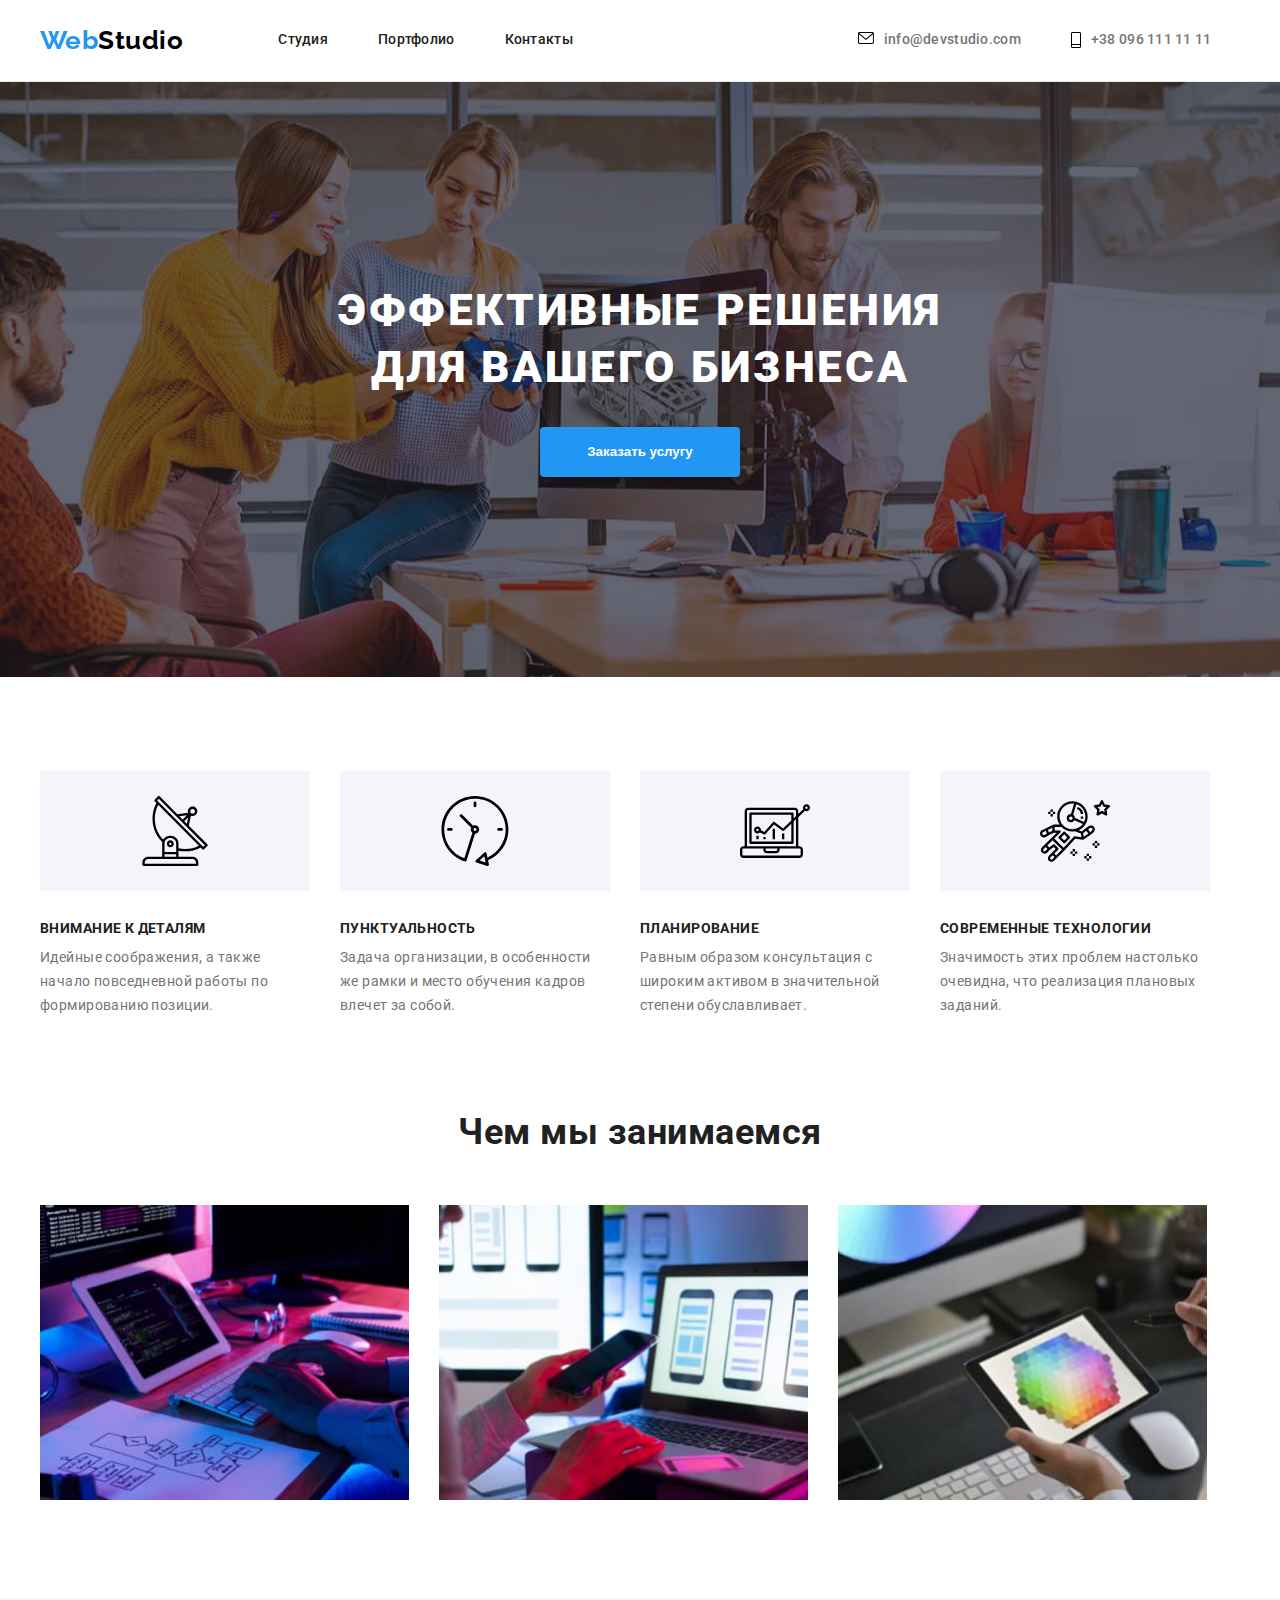
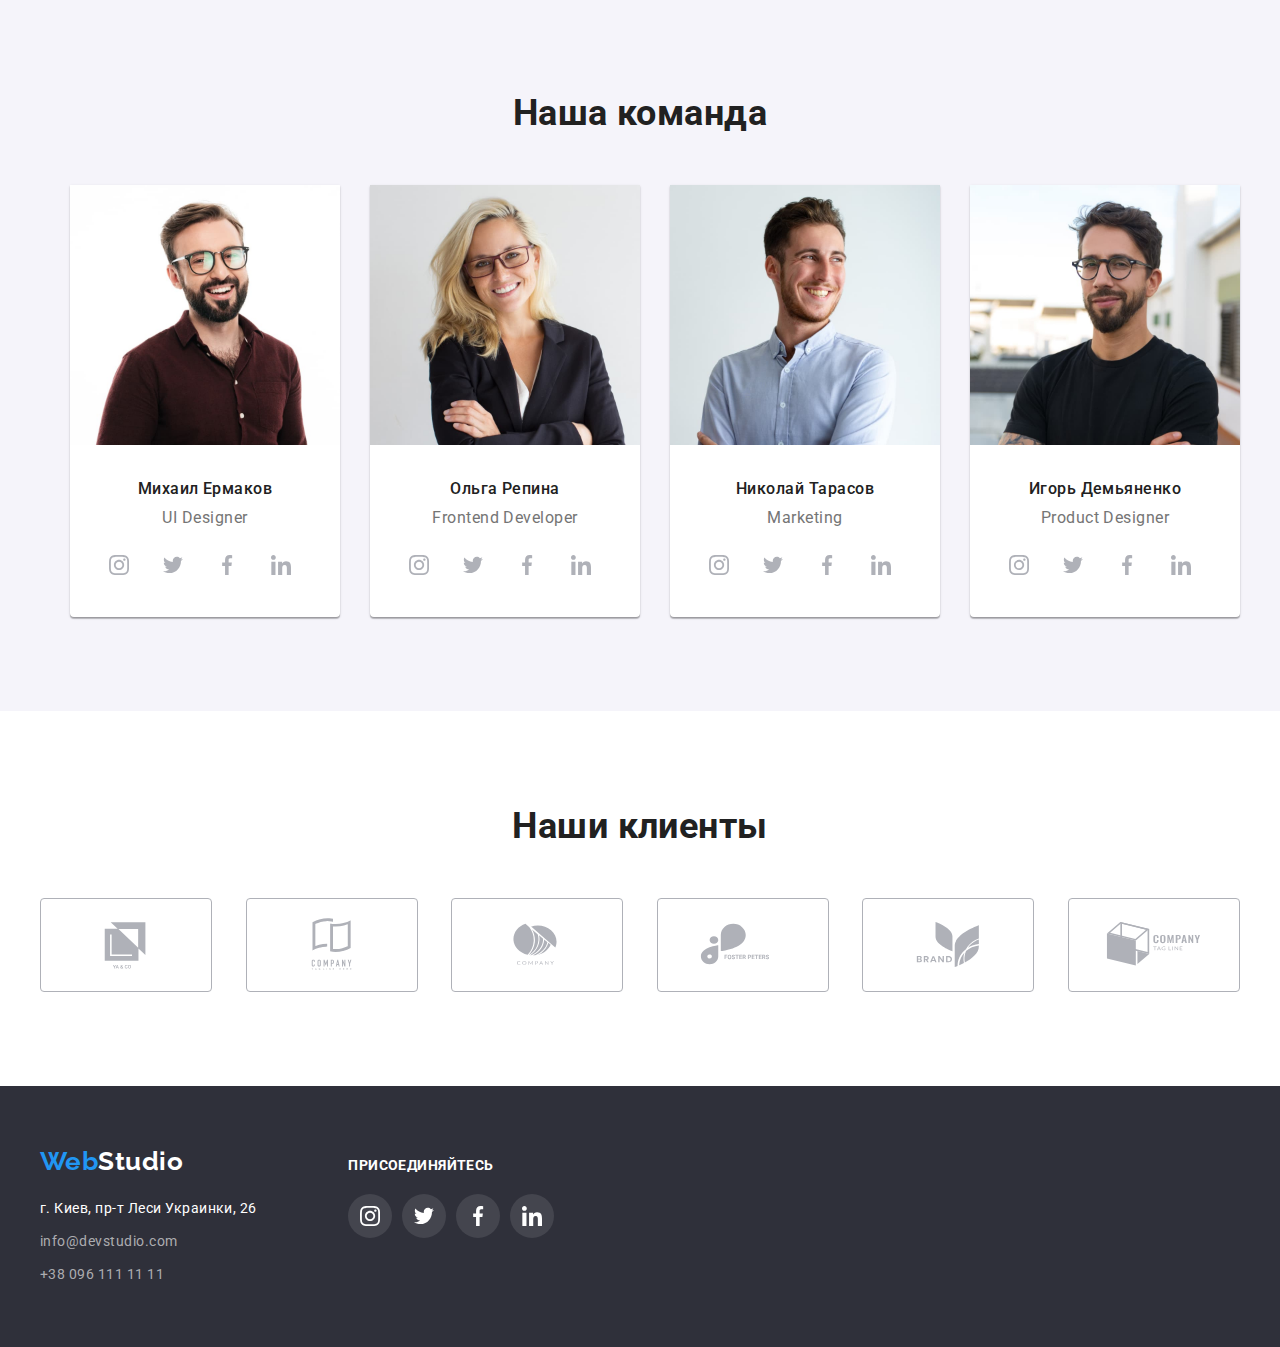
==== index.html @ 30531b29 "ывы" ====
<!DOCTYPE html>
<html lang="ru">

<head>
    <meta charset="UTF-8">
    <meta http-equiv="X-UA-Compatible" content="IE=edge">
    <meta name="viewport" content="width=device-width, initial-scale=1.0">
    <title>Главная</title>

    <link rel="stylesheet" href="https://cdnjs.cloudflare.com/ajax/libs/modern-normalize/1.1.0/modern-normalize.min.css"
        integrity="sha512-wpPYUAdjBVSE4KJnH1VR1HeZfpl1ub8YT/NKx4PuQ5NmX2tKuGu6U/JRp5y+Y8XG2tV+wKQpNHVUX03MfMFn9Q=="
        crossorigin="anonymous" referrerpolicy="no-referrer" />

    <link
        href="https://fonts.googleapis.com/css2?family=Raleway:wght@700&family=Roboto:wght@400;500;700;900&display=swap"
        rel="stylesheet">
    <link rel="stylesheet" href="css/style.css">
</head>

<body>
    <header>
        <div class="container header-container">
            <a href="#" class="logo">Web<span class="top-logo">Studio</span></a>

            <nav>
                <ul class="navigation">
                    <li class="navigation-item">
                        <a href="#" class="navigation-item-content">
                            Студия</a>
                    </li>

                    <li class="navigation-item">
                        <a href="./portfolio.html" class="navigation-item-content">
                            Портфолио</a>
                    </li>


                    <li class="navigation-item">
                        <a href="#" class="navigation-item-content">
                            Контакты</a>
                    </li>
                </ul>
            </nav>

            <ul class="contacts">
                <li class="contacts-item">
                    <a href="mailto:info@devstudio.com" class="contacts-item-content">
                        <svg class="contacts-icon" width="16" height="12">
                            <use href="./images/sprite.svg#icon-mail"></use>
                        </svg>
                        info@devstudio.com
                    </a>
                </li>

                <li class="contacts-item">
                    <a href="tel:+380961111111" class="contacts-item-content">
                        <svg class="contacts-icon" width="10" height="16">
                            <use href="./images/sprite.svg#icon-phone"></use>
                        </svg>
                        +38 096 111 11 11
                    </a>
                </li>
            </ul>
        </div>
    </header>
    <section class="section hero">
        <div class="container">
            <h1>Эффективные решения<br> для вашего бизнеса</h1>
            <button class="btn" type="button">Заказать услугу</button>
        </div>
    </section>

    <section class="section section_modify">
        <div class="container">
            <ul class="skills">
                <li class="skills-item">
                    <div class="icon-place">
                        <svg class="busines-icon" width="70" height="70">
                            <use href="./images/sprite.svg#icon-locator"></use>
                        </svg>
                    </div>
                    <h3>Внимание к деталям</h3>
                    <p class="skills-item-message">
                        Идейные соображения, а также начало повседневной работы по формированию позиции.
                    </p>
                </li>
                <li class="skills-item">
                    <div class="icon-place">
                        <svg class="busines-icon" width="70" height="70">
                            <use href="./images/sprite.svg#icon-clock"></use>
                        </svg>
                    </div>
                    <h3>Пунктуальность</h3>
                    <p class="skills-item-message">
                        Задача организации, в особенности же рамки и место обучения кадров влечет за собой.
                    </p>
                </li>
                <li class="skills-item">
                    <div class="icon-place">
                        <svg class="busines-icon" width="70" height="70">
                            <use href="./images/sprite.svg#icon-pc"></use>
                        </svg>
                    </div>
                    <h3>Планирование</h3>
                    <p class="skills-item-message">
                        Равным образом консультация с широким активом в значительной степени обуславливает.
                    </p>
                </li>
                <li class="skills-item">
                    <div class="icon-place">
                        <svg class="busines-icon" width="70" height="70">
                            <use href="./images/sprite.svg#icon-astronaut"></use>
                        </svg>
                    </div>
                    <h3>Современные технологии</h3>
                    <p class="skills-item-message">
                        Значимость этих проблем настолько очевидна, что реализация плановых заданий.
                    </p>
                </li>
            </ul>
        </div>
    </section>

    <section class="section section_busines">
        <div class="container">

            <h2>Чем мы занимаемся</h2>
            <ul class="busines">
                <li class="busines-item">

                    <img src="./images/box-1.jpg" alt="руки_на_клавиатуре" class="img-busines-portfolio">
                </li>
                <li class="busines-item">
                    <img src="./images/box-2.jpg" alt="руки_держат_пульт" class="img-busines-portfolio">
                </li>
                <li class="busines-item">
                    <img src="./images/box-3.jpg" alt="руки_держат_планшет_с_палитрой" class="img-busines-portfolio">
                </li>
            </ul>

        </div>
    </section>
    <section class="section" style="background: #F5F4FA;">
        <div class="container">
            <h2>Наша команда</h2>
            <ul class="team">
                <li class="team-item">
                    <img src="./images/img.jpg" alt="мужчина_в_очках_дизайнер" class="photo">
                    <div class="team-item-text">
                        <p class="name">Игорь Демьяненко</p>
                        <p class="position">Product Designer</p>
                        <ul class="team-social-links">
                            <li class="social-links-item">
                                <a href="instagram.com" class="social-link">
                                    <svg class="team-icon" width="20" height="20">
                                        <use href="./images/sprite.svg#icon-instagram"></use>
                                    </svg>
                                </a>
                            </li>
                            <li class="social-links-item">
                                <a href="twitter.com" class="social-link">
                                    <svg class="team-icon" width="20" height="20">
                                        <use href="./images/sprite.svg#icon-twitter"></use>
                                    </svg>
                                </a>
                            </li>
                            <li class="social-links-item">
                                <a href="facebook.com" class="social-link">
                                    <svg class="team-icon" width="20" height="20">
                                        <use href="./images/sprite.svg#icon-facebook"></use>
                                    </svg>
                                </a>
                            </li>
                            <li class="social-links-item">
                                <a href="linkedin.com" class="social-link">
                                    <svg class="team-icon" width="20" height="20">
                                        <use href="./images/sprite.svg#icon-linkedin"></use>
                                    </svg>
                                </a>
                            </li>
                        </ul>
                    </div>
                </li>
                <li class="team-item">
                    <img src="./images/img-2.jpg" alt="мужчина_фронтэнд_разработчик" class="photo">
                    <div class="team-item-text">
                        <p class="name">Николай Тарасов</p>
                        <p class="position">Marketing</p>
                        <ul class="team-social-links">
                            <li class="social-links-item">
                                <a href="instagram.com" class="social-link">
                                    <svg class="team-icon" width="20" height="20">
                                        <use href="./images/sprite.svg#icon-instagram"></use>
                                    </svg>
                                </a>
                            </li>
                            <li class="social-links-item">
                                <a href="twitter.com" class="social-link">
                                    <svg class="team-icon" width="20" height="20">
                                        <use href="./images/sprite.svg#icon-twitter"></use>
                                    </svg>
                                </a>
                            </li>
                            <li class="social-links-item">
                                <a href="facebook.com" class="social-link">
                                    <svg class="team-icon" width="20" height="20">
                                        <use href="./images/sprite.svg#icon-facebook"></use>
                                    </svg>
                                </a>
                            </li>
                            <li class="social-links-item">
                                <a href="linkedin.com" class="social-link">
                                    <svg class="team-icon" width="20" height="20">
                                        <use href="./images/sprite.svg#icon-linkedin"></use>
                                    </svg>
                                </a>
                            </li>
                        </ul>
                    </div>
                </li>

                <li class="team-item">
                    <img src="./images/img-1.jpg" alt="женщина_в_очках_маркетолог" class="photo">
                    <div class="team-item-text">
                        <p class="name">Ольга Репина</p>
                        <p class="position">Frontend Developer</p>
                        <ul class="team-social-links">
                            <li class="social-links-item">
                                <a href="instagram.com" class="social-link">
                                    <svg class="team-icon" width="20" height="20">
                                        <use href="./images/sprite.svg#icon-instagram"></use>
                                    </svg>
                                </a>
                            </li>
                            <li class="social-links-item">
                                <a href="twitter.com" class="social-link">
                                    <svg class="team-icon" width="20" height="20">
                                        <use href="./images/sprite.svg#icon-twitter"></use>
                                    </svg>
                                </a>
                            </li>
                            <li class="social-links-item">
                                <a href="facebook.com" class="social-link">
                                    <svg class="team-icon" width="20" height="20">
                                        <use href="./images/sprite.svg#icon-facebook"></use>
                                    </svg>
                                </a>
                            </li>
                            <li class="social-links-item">
                                <a href="linkedin.com" class="social-link">
                                    <svg class="team-icon" width="20" height="20">
                                        <use href="./images/sprite.svg#icon-linkedin"></use>
                                    </svg>
                                </a>
                            </li>
                        </ul>
                    </div>
                </li>

                <li class="team-item">
                    <img src="./images/img-3.jpg" alt="мужчина_в_очках_продактдизайнер" class="photo">
                    <div class="team-item-text">
                        <P class="name">Михаил Ермаков</P>
                        <p class="position">UI Designer</p>
                        <ul class="team-social-links">
                            <li class="social-links-item">
                                <a href="instagram.com" class="social-link">
                                    <svg class="team-icon" width="20" height="20">
                                        <use href="./images/sprite.svg#icon-instagram"></use>
                                    </svg>
                                </a>
                            </li>
                            <li class="social-links-item">
                                <a href="twitter.com" class="social-link">
                                    <svg class="team-icon" width="20" height="20">
                                        <use href="./images/sprite.svg#icon-twitter"></use>
                                    </svg>
                                </a>
                            </li>
                            <li class="social-links-item">
                                <a href="facebook.com" class="social-link">
                                    <svg class="team-icon" width="20" height="20">
                                        <use href="./images/sprite.svg#icon-facebook"></use>
                                    </svg>
                                </a>
                            </li>
                            <li class="social-links-item">
                                <a href="linkedin.com" class="social-link">
                                    <svg class="team-icon" width="20" height="20">
                                        <use href="./images/sprite.svg#icon-linkedin"></use>
                                    </svg>
                                </a>
                            </li>
                        </ul>
                    </div>
                </li>
            </ul>
        </div>
    </section>

    <section class="section">
        <div class="container">
            <h2>Наши клиенты</h2>
            <ul class="clients-list">
                <li class="clients-item">
                    <a href="#" class="clients-link">
                        <svg class="clients-icon">
                            <use href="./images/sprite.svg#icon-company"></use>
                        </svg>
                    </a>
                </li>
                <li class="clients-item">
                    <a href="#" class="clients-link">
                        <svg class="clients-icon">
                            <use href="./images/sprite.svg#icon-company1"></use>
                        </svg>
                    </a>
                </li>
                <li class="clients-item">
                    <a href="#" class="clients-link">
                        <svg class="clients-icon">
                            <use href="./images/sprite.svg#icon-company2"></use>
                        </svg>
                    </a>
                </li>
                <li class="clients-item">
                    <a href="#" class="clients-link">
                        <svg class="clients-icon">
                            <use href="./images/sprite.svg#icon-company3"></use>
                        </svg>
                    </a>
                </li>
                <li class="clients-item">
                    <a href="#" class="clients-link">
                        <svg class="clients-icon">
                            <use href="./images/sprite.svg#icon-company4"></use>
                        </svg>
                    </a>
                </li>
                <li class="clients-item">
                    <a href="#" class="clients-link">
                        <svg class="clients-icon">
                            <use href="./images/sprite.svg#icon-company5"></use>
                        </svg>
                    </a>
                </li>
            </ul>


        </div>
    </section>

    <footer>
        <div class="container foot-cont">
            <div class="contacts-wrapper">
                <a href="#" class="logo">Web<span class="bottom-logo">Studio</span></a>
                <address>
                    <ul class="contacts-list">
                        <li class="contact-color">г. Киев, пр-т Леси Украинки, 26</li>
                        <li><a href="mailto:info@devstudio.com">info@devstudio.com</a></li>
                        <li><a href="tel:+380961111111">+38 096 111 11 11</a></li>
                    </ul>
                </address>
            </div>

            <div class="contacts-social-links">
                <h3 class="connect">присоединяйтесь</h3>
                <ul class="team-social-links">
                    <li class="social-links-item">
                        <a href="instagram.com" class="social-link social-link-footer">
                            <svg class="team-icon" width="20" height="20">
                                <use href="./images/sprite.svg#icon-instagram"></use>
                            </svg>
                        </a>
                    </li>
                    <li class="social-links-item">
                        <a href="twitter.com" class="social-link social-link-footer">
                            <svg class="team-icon" width="20" height="20">
                                <use href="./images/sprite.svg#icon-twitter"></use>
                            </svg>
                        </a>
                    </li>
                    <li class="social-links-item">
                        <a href="facebook.com" class="social-link social-link-footer">
                            <svg class="team-icon" width="20" height="20">
                                <use href="./images/sprite.svg#icon-facebook"></use>
                            </svg>
                        </a>
                    </li>
                    <li class="social-links-item">
                        <a href="linkedin.com" class="social-link social-link-footer">
                            <svg class="team-icon" width="20" height="20">
                                <use href="./images/sprite.svg#icon-linkedin"></use>
                            </svg>
                        </a>
                    </li>
                </ul>
            </div>

        </div>
    </footer>
</body>

</html>
---- css/style.css ----
/* Specification */


body {
  margin: 0;
  padding: 0; 
  font-family: 'Roboto', sans-serif;
  font-style: normal;
  font-weight: normal;
  letter-spacing: 0.03em;
  color: #212121;
  
  }

h1,h2,h3,h4,h5,p,a,ul,li {
    margin: 0;
    padding: 0;
}
a {
    text-decoration: none;
    color: #212121;
}
ul {
    list-style: none;
    display: flex;
}

.container {
    width: 1200px;
    margin: 0  auto;
    padding-right: 15px;
    padding-left: 15px;
}

.section {
    padding: 94px 0;
}   

/* [1] Content Главная */

/* [1.1] HEADER     */
header {
    border-bottom: 1px solid #ECECEC;    
}

.header-container {
    display: flex;
    padding-bottom: 25px;
}

.logo {
    font-family: 'Raleway';
    font-weight: bold;
    font-size: 26px;
    line-height: 1.2; 
    color: #2196F3;
    margin-right: 95px;
    margin-top: 25px;
}

.top-logo {
   color: black; 
}


/* [1.2] Navigation and Contacts */

.navigation {   
    margin: 32px 285px auto auto;
    
} 
.contacts {
    margin-top: 32px;;
}
.contacts-icon {
    margin-right: 10px;
}

.navigation-item-content,
.contacts-item-content {
    display: flex;
    font-weight: 500;
    font-size: 14px;
    line-height: 1.1;
    letter-spacing: 0.02em;
}
.navigation-item:not(:last-child),
.contacts-item:not(:last-child) {
    margin-right: 50px;
}

.navigation-item-content:hover, 
.contacts-item-content:hover {
    color: #2196F3;
    fill: #2196F3;
}


.contacts-item-content {
    color:#757575;
}
.navigation-item-content:focus, 
.contacts-item-content:focus {
    color: #2196F3;
    fill: #2196F3;
}

 /*  [1.3] Hero Section */

.hero {
    
    background: linear-gradient(rgba(47, 48, 58, 0.4), rgba(47, 48, 58, 0.4)), url(.././images/hero-background.jpg) no-repeat top;
    padding: 200px 0;
   
}
h1 {
     margin: 0 auto auto auto ;
     font-weight: 900;
     font-size: 44px;
     line-height: 1.3;
     text-align: center;
     letter-spacing: 0.06em;
     text-transform: uppercase;
     color: #FFFFFF;
     
}

.btn {
    display: block;
    width: 200px;
    height: 50px;
    color: white;
    font-weight: bold;
    background: #2196F3;
    box-shadow: 0px 4px 4px rgba(0, 0, 0, 0.15);
    border-radius: 4px;
    margin: 0 auto;
    margin-top: 30px;
    border: 0px;
}
.btn:hover {
    border:1px solid #fff;
    color:#000;
    background: #59a0da;
    cursor: pointer;
}
.btn:active {
    border:2px solid rgb(255, 255, 255);
    color:#000;
    background: #59a0da;
    font-weight: bolder;
}

    /*  [1.4]  Section Skills      */

.skills-item:not(:last-child) {
    margin-right: 30px;
} 
.icon-place {
    height: 120px;
    background: #F5F4FA; 
    display: flex;
    justify-content: center;
    align-items: center;
}
h3 {
    margin-top: 30px;
    font-weight: bold;
    font-size: 14px;
    line-height: 1.1;
    letter-spacing: 0.03em;
    text-transform: uppercase;
}

.skills-item-message {
    font-size: 14px;
    line-height: 1.7;
    letter-spacing: 0.03em;
    color: #757575;
    width: 270px;
    margin-top: 10px;
}



/* [1.5]  Section Busines  */
.section_busines {
    padding-top: 0px;
}

h2 { 
    font-weight: bold;
    font-size: 36px;
    line-height: 1.2;
    text-align: center;
    margin-bottom: 50px;

}
.busines {
    margin-top: 50px;
}

.busines-item:not(:last-child) {
    margin-right: 30px;
} 


/*       [1.6]  Section Team      */

.team {
    flex-direction: row-reverse;
    fill: #AFB1B8;
}

.team-item {
    background: #fff; 
    box-shadow: 0px 1px 3px rgba(0, 0, 0, 0.12), 0px 1px 1px rgba(0, 0, 0, 0.14), 0px 2px 1px rgba(0, 0, 0, 0.2);
    border-radius: 0px 0px 4px 4px;

}
.team-item:not(:first-child) {
    margin-right: 30px;
}

.photo {
    width: 270px;
    height: 260px;
    
}

.team-item-text {
    padding: 30px 0;
}

.name {
    font-weight: 500;
    font-size: 16px;
    line-height: 1.2;
    text-align: center;
    margin-bottom: 10px;
}

.position {
    font-size: 16px;
    line-height: 1.2;
    text-align: center;
    color: #757575;
    margin-bottom: 16px;
    
} 
.team-social-links {
    display: flex;
    justify-content: center;
}
.social-links-item {
    margin-right: 10px;
}
.social-link {
    width: 44px;
    height: 44px;
    /* background-color: auto; */
    display: flex;
    align-items: center;
    justify-content: center;
    border-radius: 22px;
}
.social-link:hover,
.social-link:focus,
.social-link:hover .team-icon,
.social-link:focus .team-icon {
    fill: #fff;
    background-color: #2196F3;
}


/*       [1.7] Section Companys Logo */

.clients-list {
    justify-content: space-between;
}


.clients-link {
    border: 1px solid #AFB1B8;
    border-radius: 4px;  
    fill: #AFB1B8;
    background: #FFFFFF;
    display: flex;
    justify-content: center;
    align-items: center;
    padding: 16px 32px;
}
.clients-icon {
    width: 106px;
    height: 60px;
}
.clients-link:hover,
.clients-link:focus,
.clients-link:hover .team-icon,
.clients-link:focus .team-icon {
    fill: #2196F3;
    border-color: #2196F3;
}





/*       [1.8]  FOOTER          */


footer {
    background: #2F303A;
    padding: 60px 0;
}
.foot-cont {
    display: flex;
}
.bottom-logo, .contact-color {
    color: #fff;
}

address {
    margin-top: 20px;
}
.contacts-list {
    display: block;
    font-size: 14px;
    line-height: 1.7;
    font-style: normal;
}
.contacts-list a {
    color: #ACACB0;
}
.contacts-list li:not(:first-child) {

    margin-top: 9px;
}

.contacts-social-links {
    margin-left: 70px;
    padding-top: 12px;
    color: #FFFFFF;
    fill: #FFFFFF;
}

.connect {
     margin: 0 auto 20px auto;
}
.social-link-footer {
   
    background: rgba(255, 255, 255, 0.1);
}



/*    [2] Portfolio       */



/*    [2.1] TABS */

.tabs {
    justify-content: center;
    
}
.tab {
    font-family: 'Roboto', sans-serif;
    font-weight: 500;
    font-size: 16px;
    line-height: 1.6;
    letter-spacing: 0.03em;
    color: #212121;
    text-align: center;
    margin-right: 8px;
    padding: 6px 22px;
    background: #F5F4FA;
    border-radius: 4px;
    border: none;
    
}
.tab:hover {
    background: #2196F3;
    box-shadow: 0px 3px 1px rgba(0, 0, 0, 0.1), 0px 1px 2px rgba(0, 0, 0, 0.08), 0px 2px 2px rgba(0, 0, 0, 0.12);
    color: #fff;
    cursor: pointer;
}
.tab:focus {
    background: #2196F3;
    box-shadow: 0px 3px 1px rgba(0, 0, 0, 0.1), 0px 1px 2px rgba(0, 0, 0, 0.08), 0px 2px 2px rgba(0, 0, 0, 0.12);
    color: #fff;
}



/*           [2.2] GALARRY            */

.galarry {
    flex-flow: row wrap;
    margin-top: 50px;
}

.img-busines-portfolio {
    width: 369px;
    height: 295px;
    
}
.photo-galarry {
    margin-right: 30px;
    margin-bottom: 30px;
    display: block;
}
.photo-galarry:nth-child(3n + 3) {
    
    margin-right: 0;
}
.photo-galarry:hover {
    box-shadow: 0px 1px 1px rgba(0, 0, 0, 0.12), 0px 4px 4px rgba(0, 0, 0, 0.06), 1px 4px 6px rgba(0, 0, 0, 0.16);
}

.photo_tittles {
    padding: 20px 24px;  
    border-bottom: 1px solid #EEE;
    border-right: 1px solid #EEE;
    border-left: 1px solid #EEE;
    
}

.production {
    
    font-weight: bold;
    line-height: 2;
    letter-spacing: 0.06em;
}

.message {
    font-size: 14px;
    line-height: 1.7;
    color: #757575;
    margin-top: 10px; 
}
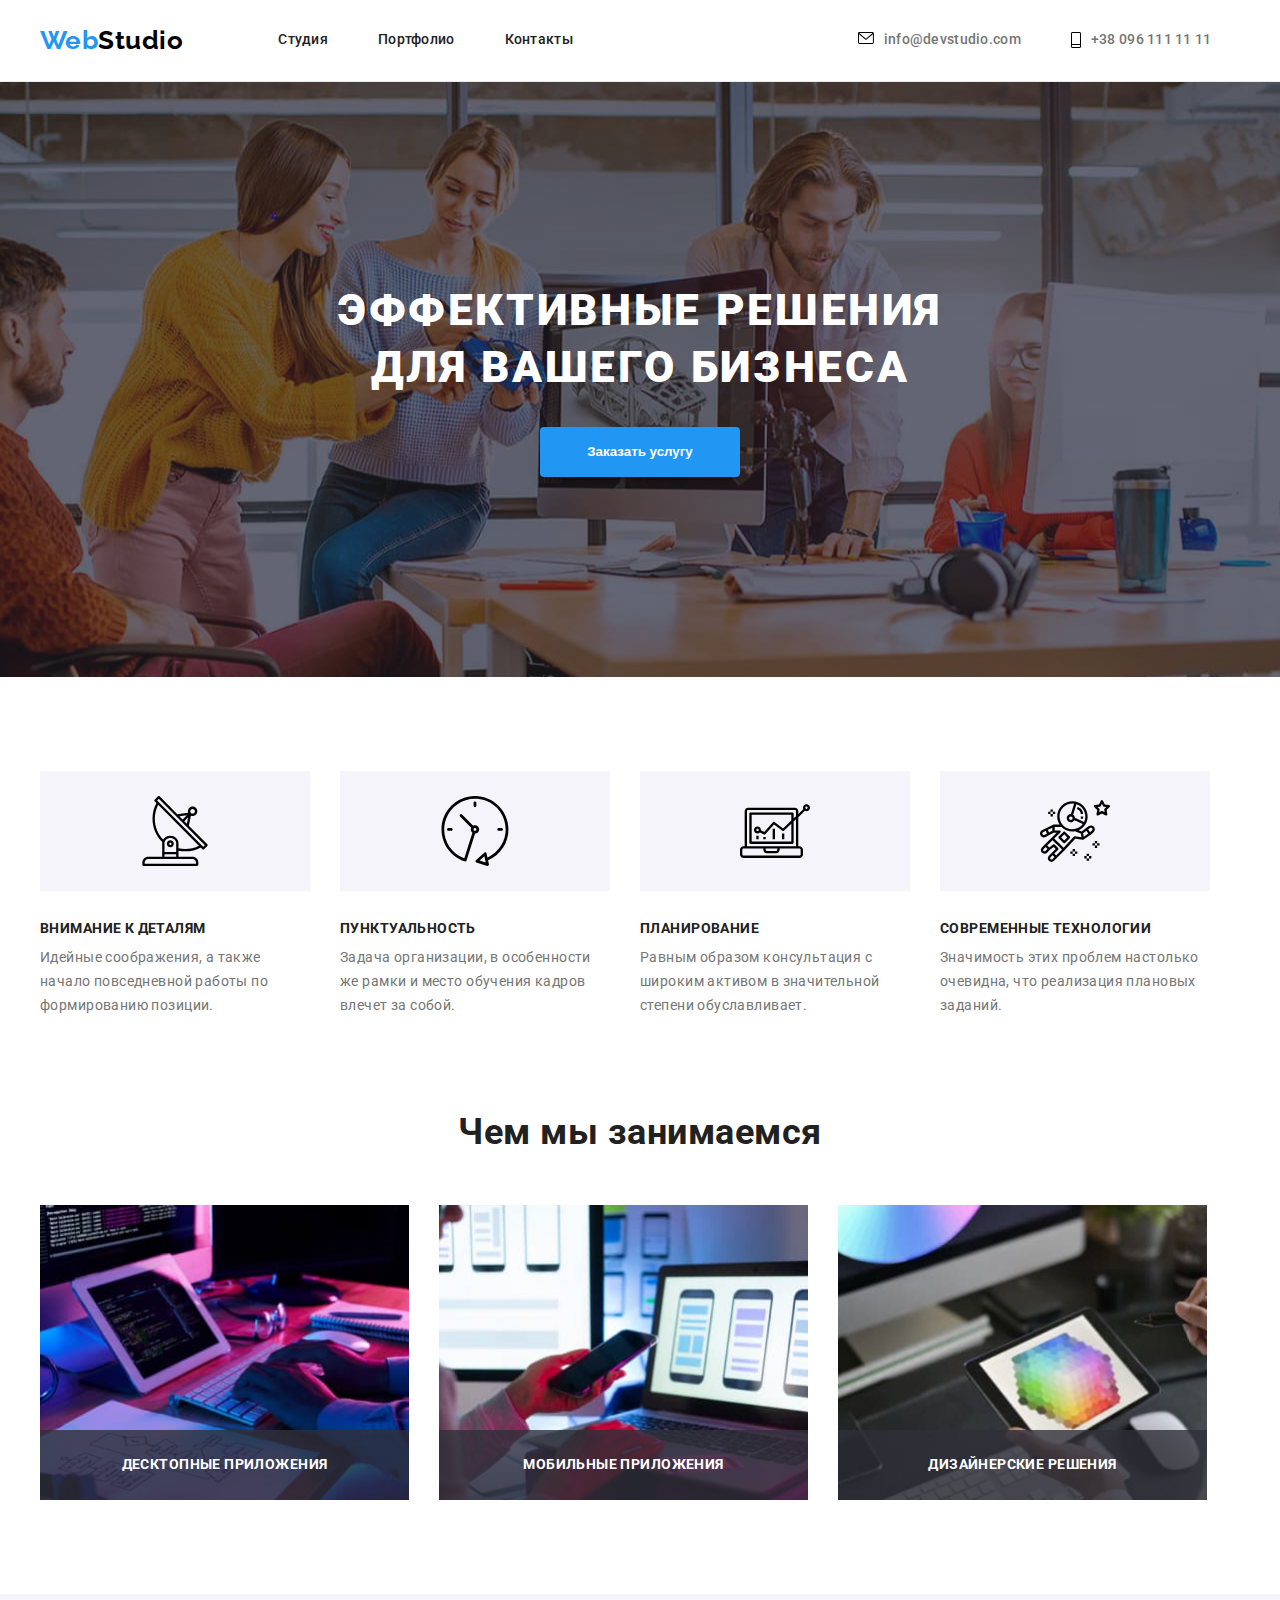
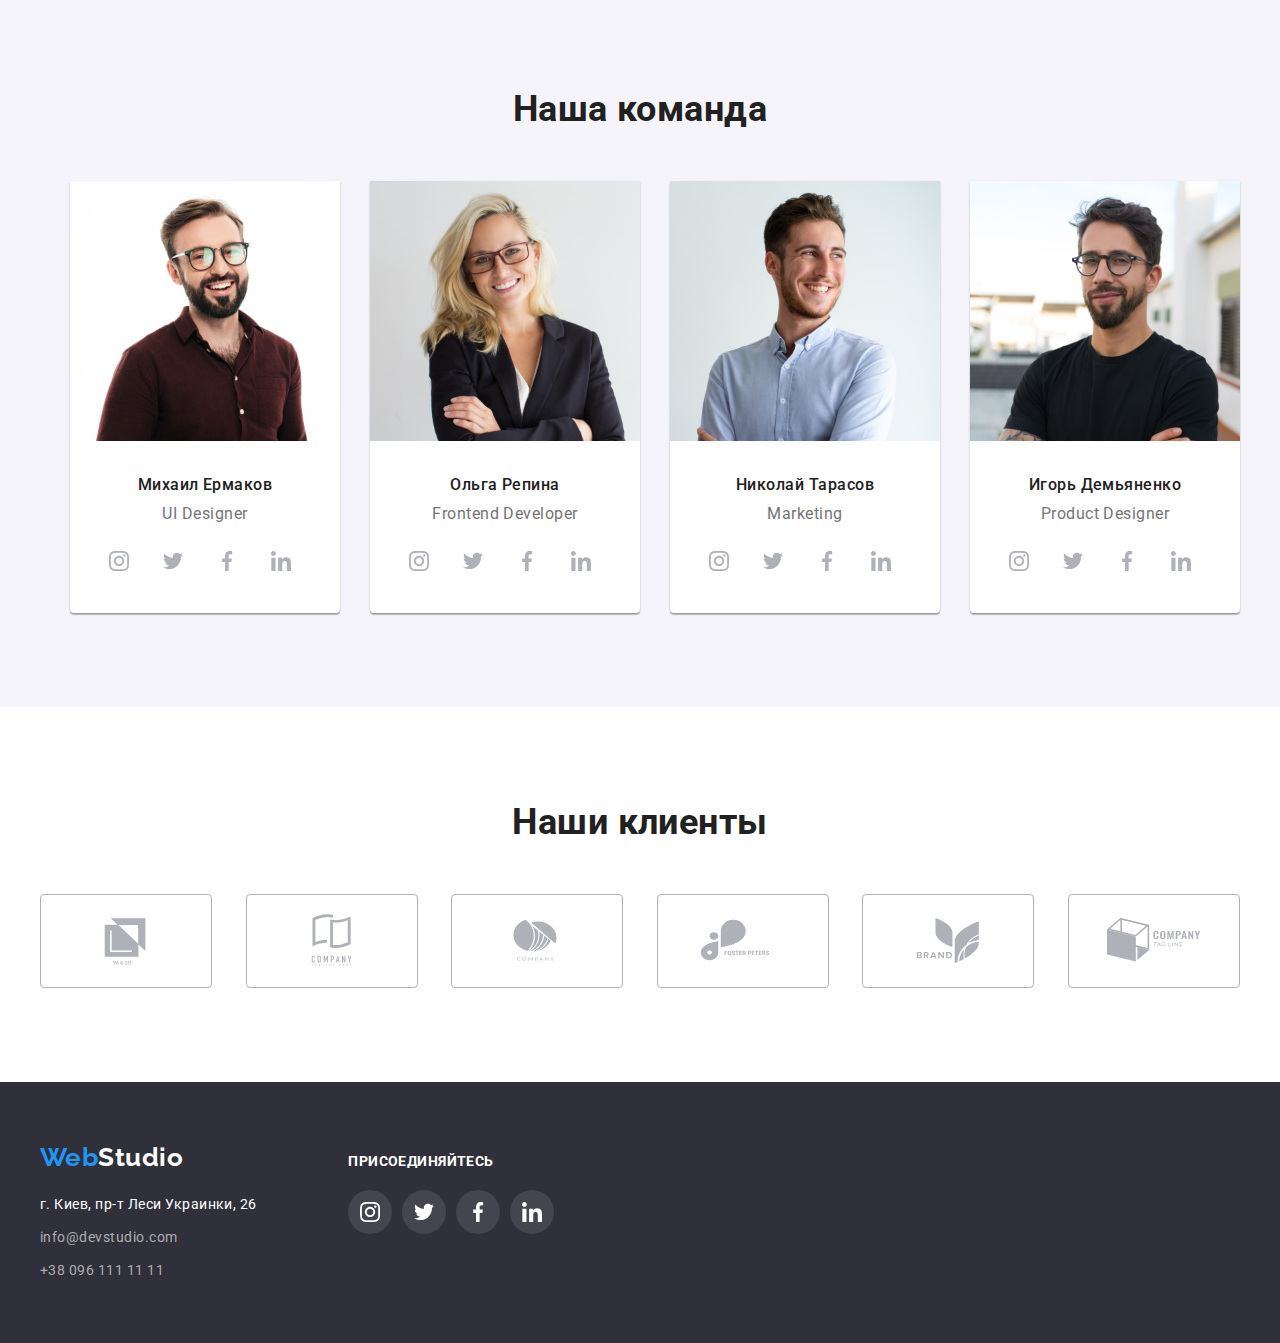
==== commit 97775e68: "осталась модалка и подчеркивания" ====
--- a/index.html
+++ b/index.html
@@ -129,12 +129,21 @@
                 <li class="busines-item">
 
                     <img src="./images/box-1.jpg" alt="руки_на_клавиатуре" class="img-busines-portfolio">
+                    <div class="busines-item-tittle">
+                        <h3>Десктопные приложения</h3>
+                    </div>
                 </li>
                 <li class="busines-item">
                     <img src="./images/box-2.jpg" alt="руки_держат_пульт" class="img-busines-portfolio">
+                    <div class="busines-item-tittle">
+                        <h3>Мобильные приложения</h3>
+                    </div>
                 </li>
                 <li class="busines-item">
                     <img src="./images/box-3.jpg" alt="руки_держат_планшет_с_палитрой" class="img-busines-portfolio">
+                    <div class="busines-item-tittle">
+                        <h3>Дизайнерские решения</h3>
+                    </div>
                 </li>
             </ul>
 
--- a/css/style.css
+++ b/css/style.css
@@ -199,10 +199,28 @@
 .busines {
     margin-top: 50px;
 }
-
+.busines-item {
+    position: relative;
+}
 .busines-item:not(:last-child) {
     margin-right: 30px;
 } 
+
+.busines-item-tittle h3 {
+    margin-top: 0;
+}
+.busines-item-tittle {
+    color: #fff;
+    background-color: rgba(47, 48, 58, 0.8);
+    display: flex;
+    justify-content: center;
+    align-items: center;
+    height: 70px;
+    width: 100%;
+    position: absolute;
+    left: 0;
+    bottom: 0;
+}
 
 
 /*       [1.6]  Section Team      */
@@ -400,21 +418,65 @@
     margin-top: 50px;
 }
 
+.gallary-card {
+    margin-right: 30px;
+    margin-bottom: 30px;
+ }
+
+.gallary-card-image {
+    position: relative;
+    overflow: hidden;
+}
+   
+.gallary-card-image::before {
+    content: '';
+    display: inline-block;
+    position: absolute;
+    width: 100%;
+    height: 100%;
+    background-color: rgba(33, 150, 243, 0.9);
+    top: 100%;
+    transition: transform 250ms cubic-bezier(0.4, 0, 0.2, 1);
+
+}
+
+.gallary-card:hover .gallary-card-image::before,
+.gallary-card:hover .overlay-txt {
+    transform: translateY(-100%);
+}
+
+.overlay-txt {
+    content: '';
+    display: flex;
+    position: absolute;
+    width: 100%;
+    height: 100%;
+    top: 100%;
+    transition: transform 250ms cubic-bezier(0.4, 0, 0.2, 1);
+    font-size: 18px;
+    line-height: 1.5;
+    color: #fff;
+    justify-content: center;
+    align-items: center;
+    padding-left: 24px;
+    padding-right: 24px;
+    
+
+}
+
+
+
 .img-busines-portfolio {
+    display: flex;
     width: 369px;
     height: 295px;
-    
-}
-.photo-galarry {
-    margin-right: 30px;
-    margin-bottom: 30px;
-    display: block;
-}
-.photo-galarry:nth-child(3n + 3) {
+}
+
+.gallary-card:nth-child(3n + 3) {
     
     margin-right: 0;
 }
-.photo-galarry:hover {
+.gallary-card:hover {
     box-shadow: 0px 1px 1px rgba(0, 0, 0, 0.12), 0px 4px 4px rgba(0, 0, 0, 0.06), 1px 4px 6px rgba(0, 0, 0, 0.16);
 }
 
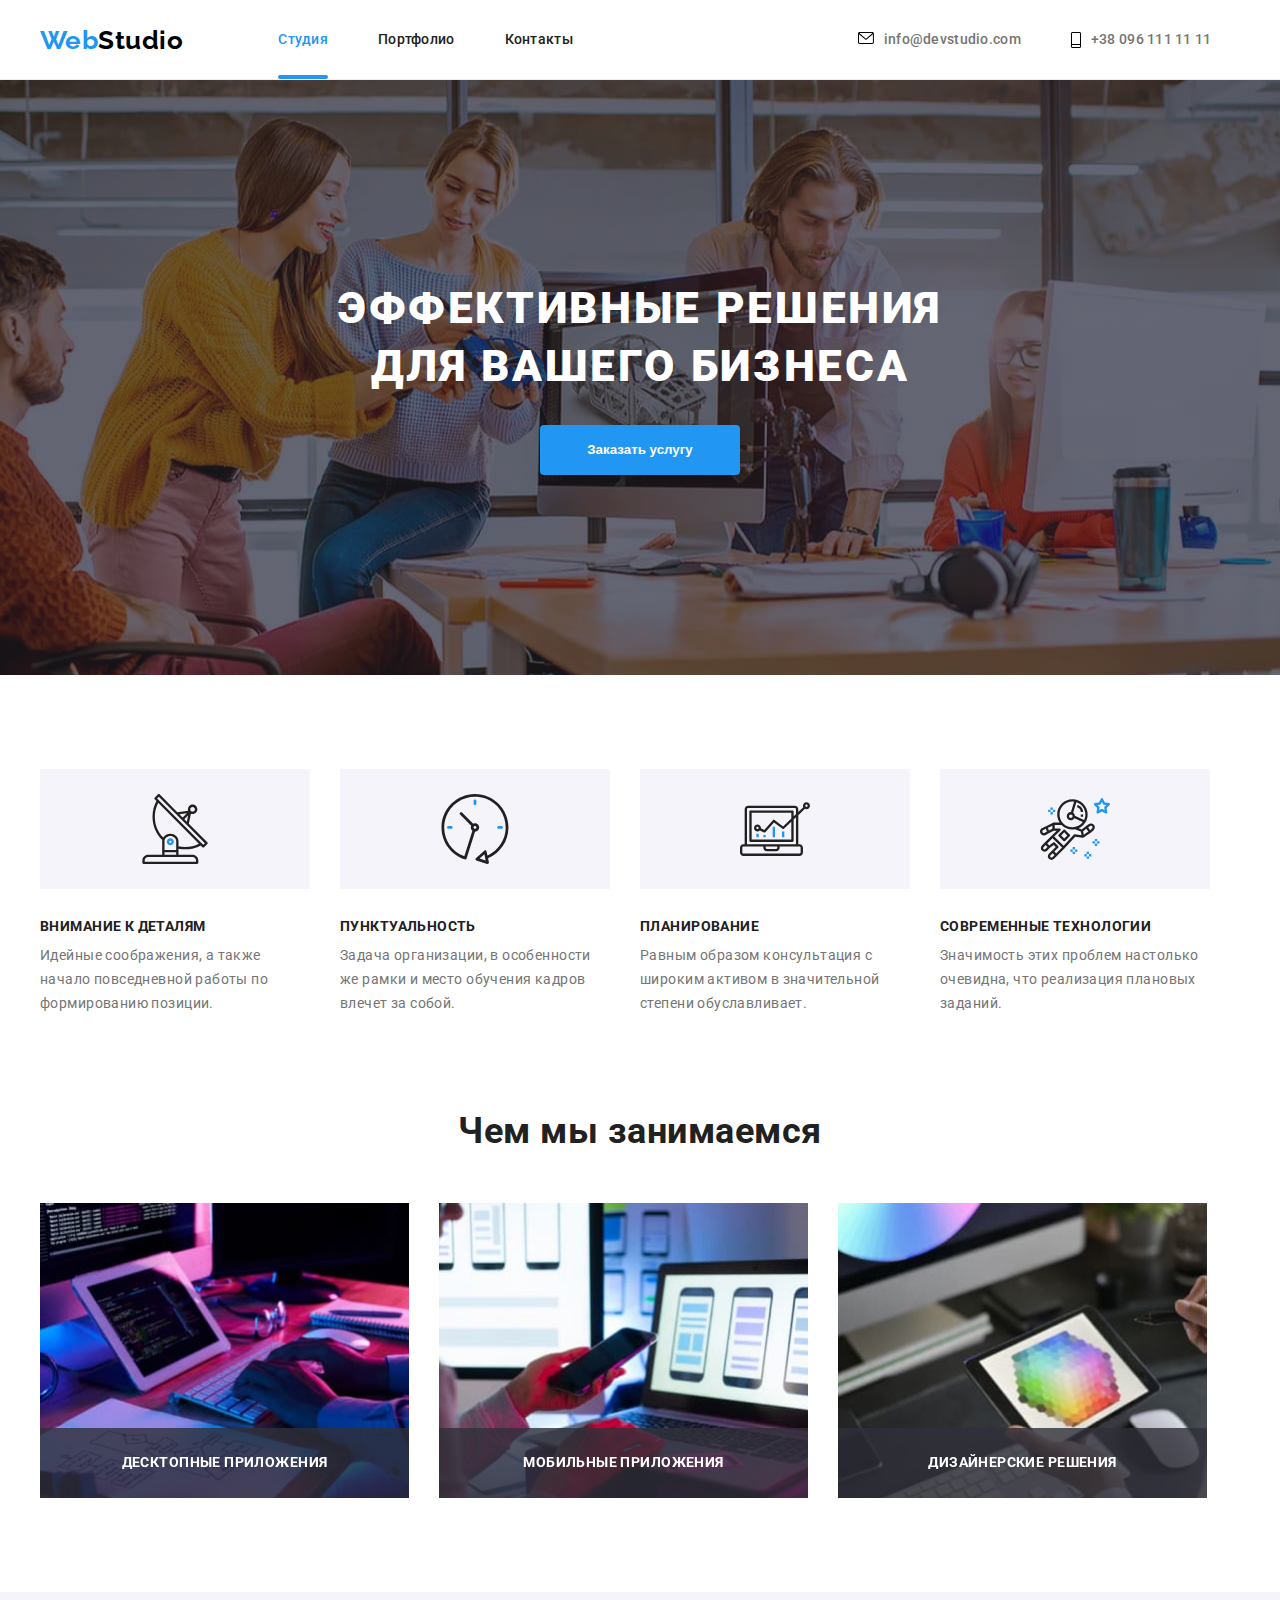
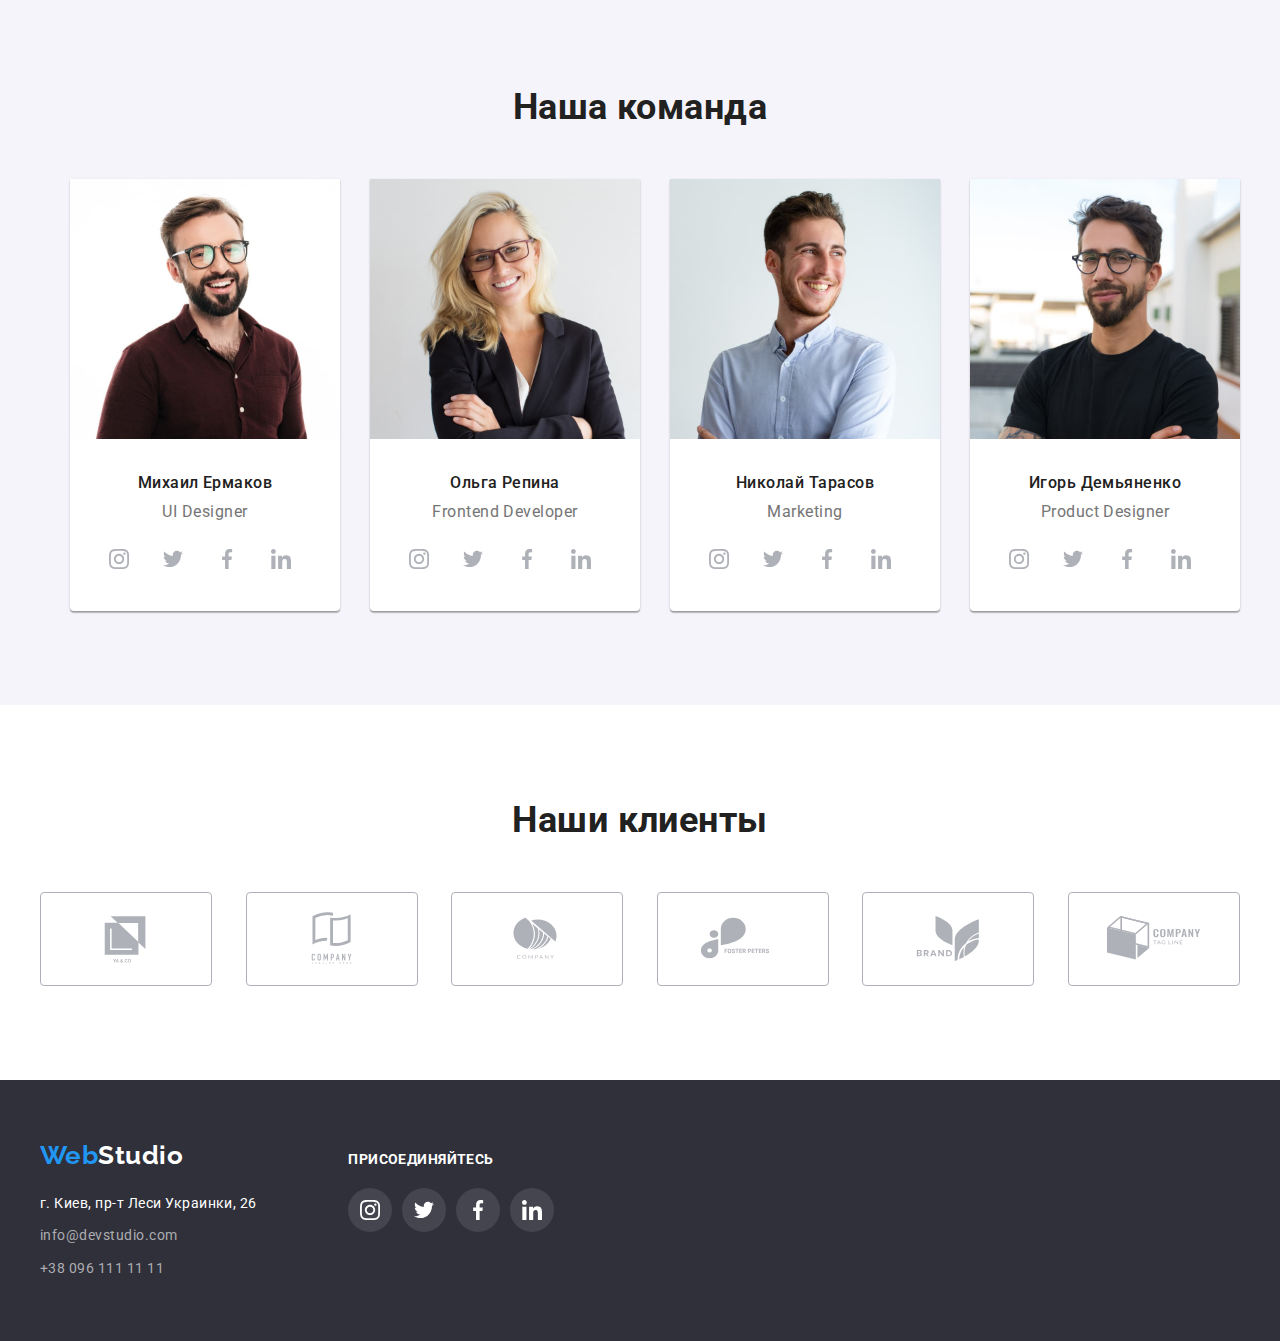
==== commit 9ebe73f9: "дз 5 готово" ====
--- a/index.html
+++ b/index.html
@@ -24,8 +24,8 @@
 
             <nav>
                 <ul class="navigation">
-                    <li class="navigation-item">
-                        <a href="#" class="navigation-item-content">
+                    <li class="navigation-item active">
+                        <a href="#" class="navigation-item-content active">
                             Студия</a>
                     </li>
 
@@ -66,7 +66,16 @@
     <section class="section hero">
         <div class="container">
             <h1>Эффективные решения<br> для вашего бизнеса</h1>
-            <button class="btn" type="button">Заказать услугу</button>
+            <button data-modal-open class="btn" type="button">Заказать услугу</button>
+            <div data-modal class="backdrop is-hidden">
+                <div class="modal-window">
+                    <button data-modal-close type="button" class="close-btn">
+                        <svg class="close-icon" width="11" height="11">
+                            <use href="./images/sprite.svg#icon-vector"></use>
+                        </svg>
+                    </button>
+                </div>
+            </div>
         </div>
     </section>
 
@@ -408,6 +417,7 @@
 
         </div>
     </footer>
+    <script src="./js/modal.js"></script>
 </body>
 
 </html>--- a/css/style.css
+++ b/css/style.css
@@ -45,7 +45,7 @@
 
 .header-container {
     display: flex;
-    padding-bottom: 25px;
+    padding-bottom: 0;
 }
 
 .logo {
@@ -76,6 +76,7 @@
     margin-right: 10px;
 }
 
+
 .navigation-item-content,
 .contacts-item-content {
     display: flex;
@@ -105,6 +106,20 @@
     fill: #2196F3;
 }
 
+
+.navigation-item.active::after {
+    display: block;
+    content: '';
+    
+    height: 4px;
+    width: 100%;
+    background-color: #2196F3;
+    margin-top: 28px;   
+    border-radius: 2px; 
+} 
+.navigation-item-content.active {
+    color: #2196F3;
+}
  /*  [1.3] Hero Section */
 
 .hero {
@@ -150,6 +165,57 @@
     background: #59a0da;
     font-weight: bolder;
 }
+
+.backdrop {
+    position: fixed;
+    background: rgba(47, 48, 58, 0.5);
+    width: 100%;
+    height: 100%;
+    top: 0;
+    left: 0;
+    
+    transition: opacity 250ms cubic-bezier(0.4, 0, 0.2, 1);
+ 
+ }
+ .backdrop.is-hidden {
+     opacity: 0;
+     pointer-events: none;
+     
+
+ }
+
+  
+.modal-window {
+    width: 528px;
+    height: 581px;
+    background: #FFFFFF;
+    box-shadow: 0px 1px 3px rgba(0, 0, 0, 0.12), 
+                0px 1px 1px rgba(0, 0, 0, 0.14), 
+                0px 2px 1px rgba(0, 0, 0, 0.2);
+    border-radius: 4px;
+    display: flex;
+    justify-content:flex-end;
+    padding: 8px;
+    position: absolute;
+    top: 221px;
+    left: calc(50% - 264px);
+    transform-origin:center;
+    transform: scale(1);
+    transition: transform 250ms cubic-bezier(0.4, 0, 0.2, 1);
+}
+
+.backdrop.is-hidden .modal-window {
+    transform: scale(0.5);
+}
+
+.close-btn {
+    width: 30px;
+    height: 30px;
+    background: #FFFFFF;
+    border: 1px solid rgba(0, 0, 0, 0.1);
+    border-radius: 50%;
+}
+
 
     /*  [1.4]  Section Skills      */
 
